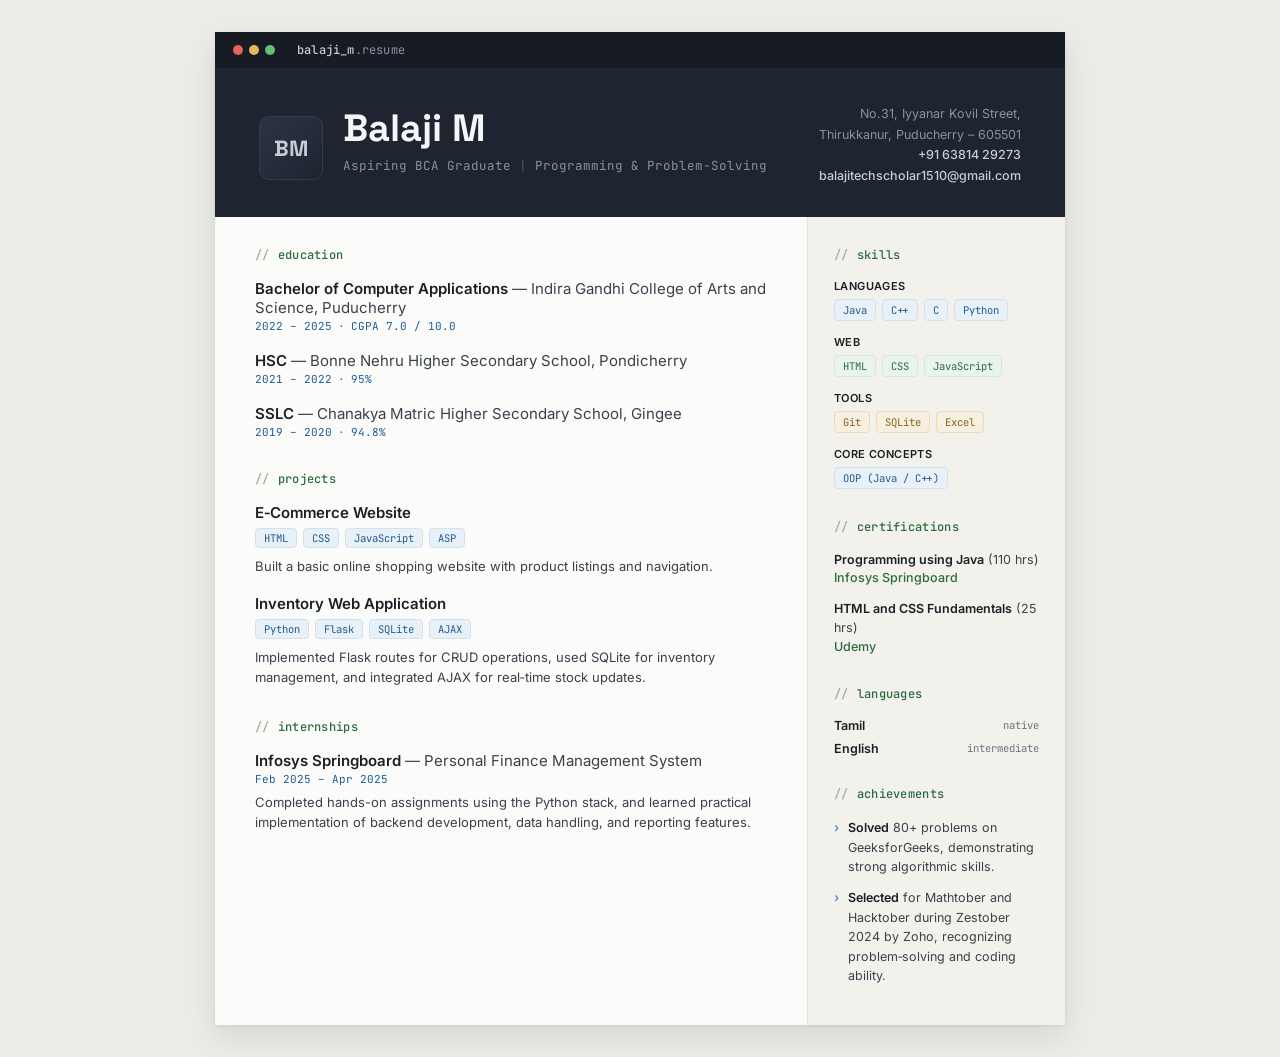
==== Exercise-01/index.html @ 96facc8a "Renamed file" ====
<!DOCTYPE html>
<html lang="en">
<head>
<meta charset="UTF-8">
<title>Balaji M — Resume</title>
<meta name="viewport" content="width=device-width, initial-scale=1.0">
<link rel="preconnect" href="https://fonts.googleapis.com">
<link rel="preconnect" href="https://fonts.gstatic.com" crossorigin>
<link href="https://fonts.googleapis.com/css2?family=Space+Grotesk:wght@500;600;700&family=JetBrains+Mono:wght@400;500;600&family=Inter:wght@400;500;600&display=swap" rel="stylesheet">
<style>
  :root{
    --ink:#1B2027;
    --ink-soft:#3A414C;
    --muted:#6B7280;
    --paper:#FBFBFA;
    --sidebar:#1E2430;
    --sidebar-text:#C6CDD8;
    --sidebar-muted:#8991A3;
    --line:#E4E3DC;
    --blue:#4C8DCB;
    --blue-dark:#1F5C93;
    --green:#4E9A63;
    --green-dark:#2C6B3D;
    --amber:#B8862E;
    --amber-dark:#8A6421;
    --card-blue-bg:#E8F0F8;
    --card-green-bg:#E9F4EC;
    --card-amber-bg:#F7EFDF;
  }
  *{box-sizing:border-box;}
  html,body{margin:0;padding:0;background:#EDEDE7;}
  body{
    font-family:'Inter',sans-serif;
    color:var(--ink);
    display:flex;
    justify-content:center;
    padding:32px 12px;
  }
  .page{
    width:850px;
    max-width:100%;
    background:var(--paper);
    box-shadow:0 1px 3px rgba(0,0,0,0.08), 0 12px 32px rgba(0,0,0,0.10);
    display:flex;
    flex-direction:column;
    overflow:hidden;
  }
  /* ---- Tab bar (signature element) ---- */
  .tabbar{
    background:#161B24;
    display:flex;
    align-items:center;
    padding:0 18px;
    height:36px;
    gap:6px;
  }
  .dot{width:10px;height:10px;border-radius:50%;}
  .dot.r{background:#E5645A;}
  .dot.y{background:#E5B95C;}
  .dot.g{background:#61C078;}
  .filetab{
    margin-left:16px;
    font-family:'JetBrains Mono',monospace;
    font-size:12px;
    color:var(--sidebar-muted);
    letter-spacing:0.2px;
  }
  .filetab b{color:var(--sidebar-text);font-weight:500;}

  /* ---- Header ---- */
  .header{
    background:var(--sidebar);
    color:var(--sidebar-text);
    padding:36px 44px 30px;
    display:flex;
    justify-content:space-between;
    align-items:flex-end;
    gap:24px;
    flex-wrap:wrap;
  }
  .header-left{display:flex;align-items:center;gap:20px;}
  .avatar{
    width:64px;height:64px;border-radius:10px;
    background:linear-gradient(135deg,#2C3444,#1E2430);
    border:1px solid #333C4E;
    display:flex;align-items:center;justify-content:center;
    font-family:'Space Grotesk',sans-serif;
    font-weight:700;font-size:22px;color:var(--sidebar-text);
    flex-shrink:0;
  }
  .name{
    font-family:'Space Grotesk',sans-serif;
    font-size:38px;
    font-weight:700;
    color:#F4F5F7;
    line-height:1.05;
    margin:0;
  }
  .role{
    font-family:'JetBrains Mono',monospace;
    font-size:12.5px;
    color:var(--sidebar-muted);
    margin-top:8px;
  }
  .role .pipe{color:#4A5468;margin:0 8px;}
  .header-right{
    font-size:12.5px;
    line-height:1.65;
    color:var(--sidebar-muted);
    text-align:right;
    min-width:210px;
  }
  .header-right .bold{color:var(--sidebar-text);font-weight:500;}

  /* ---- Layout ---- */
  .body{
    display:grid;
    grid-template-columns:1fr 258px;
  }
  .main{padding:30px 40px 40px;}
  .side{
    background:#F2F1EB;
    border-left:1px solid var(--line);
    padding:30px 26px 40px;
  }

  /* ---- Section headings (code-comment style) ---- */
  .sec-head{
    font-family:'JetBrains Mono',monospace;
    font-size:12px;
    font-weight:500;
    color:var(--green-dark);
    display:flex;
    align-items:center;
    gap:8px;
    margin:0 0 16px;
    letter-spacing:0.3px;
  }
  .sec-head::before{content:"//";color:#A9AA9F;}
  .side .sec-head{margin-top:30px;}
  .side .sec-head:first-child{margin-top:0;}

  .entry{margin-bottom:18px;}
  .entry:last-child{margin-bottom:0;}
  .entry-title{
    font-size:15px;
    font-weight:600;
    color:var(--ink);
    margin:0 0 2px;
  }
  .entry-title .org{font-weight:400;color:var(--ink-soft);}
  .entry-meta{
    font-family:'JetBrains Mono',monospace;
    font-size:11px;
    color:var(--blue-dark);
    margin:2px 0 6px;
  }
  .entry-meta .sep{color:var(--muted);margin:0 6px;}
  .entry-desc{
    font-size:13px;
    color:var(--ink-soft);
    line-height:1.55;
    margin:0;
  }

  .section{margin-bottom:32px;}
  .section:last-child{margin-bottom:0;}

  /* project tag pill */
  .stack{
    display:flex;flex-wrap:wrap;gap:6px;margin:6px 0 8px;
  }
  .stack span{
    font-family:'JetBrains Mono',monospace;
    font-size:10.5px;
    padding:2px 8px;
    border-radius:4px;
    background:var(--card-blue-bg);
    color:var(--blue-dark);
    border:1px solid #D3E1EF;
  }

  /* ---- Sidebar blocks ---- */
  .contact-list{list-style:none;margin:0 0 4px;padding:0;font-size:12.5px;color:var(--ink-soft);line-height:1.7;}
  .skill-group{margin-bottom:14px;}
  .skill-group:last-child{margin-bottom:0;}
  .skill-label{
    font-size:11px;font-weight:600;color:var(--ink);
    text-transform:uppercase;letter-spacing:0.4px;margin-bottom:6px;
  }
  .chips{display:flex;flex-wrap:wrap;gap:6px;}
  .chip{
    font-family:'JetBrains Mono',monospace;
    font-size:10.5px;
    padding:3px 8px;
    border-radius:4px;
    border:1px solid;
  }
  .chip.blue{background:var(--card-blue-bg);color:var(--blue-dark);border-color:#D3E1EF;}
  .chip.green{background:var(--card-green-bg);color:var(--green-dark);border-color:#D3E9D9;}
  .chip.amber{background:var(--card-amber-bg);color:var(--amber-dark);border-color:#EBDBB8;}

  .cert{margin-bottom:12px;font-size:12.5px;line-height:1.5;color:var(--ink-soft);}
  .cert:last-child{margin-bottom:0;}
  .cert b{color:var(--ink);font-weight:600;}
  .cert .src{color:var(--green-dark);font-weight:500;}

  .lang-row{display:flex;justify-content:space-between;font-size:12.5px;color:var(--ink-soft);margin-bottom:8px;}
  .lang-row:last-child{margin-bottom:0;}
  .lang-row b{color:var(--ink);font-weight:600;}
  .lang-row span.level{font-family:'JetBrains Mono',monospace;font-size:10.5px;color:var(--muted);}

  .ach{font-size:12.5px;color:var(--ink-soft);line-height:1.55;margin-bottom:12px;padding-left:14px;position:relative;}
  .ach:last-child{margin-bottom:0;}
  .ach::before{content:"›";position:absolute;left:0;color:var(--blue);font-weight:600;}
  .ach b{color:var(--ink);font-weight:600;}

  @media print{
    body{background:#fff;padding:0;}
    .page{box-shadow:none;width:100%;}
  }
  @media (max-width:720px){
    .body{grid-template-columns:1fr;}
    .side{border-left:none;border-top:1px solid var(--line);}
    .header{flex-direction:column;align-items:flex-start;}
    .header-right{text-align:left;}
  }
</style>
</head>
<body>
<div class="page">

  <div class="tabbar">
    <span class="dot r"></span><span class="dot y"></span><span class="dot g"></span>
    <span class="filetab"><b>balaji_m</b>.resume</span>
  </div>

  <div class="header">
    <div class="header-left">
      <div class="avatar">BM</div>
      <div>
        <p class="name">Balaji M</p>
        <p class="role">Aspiring BCA Graduate<span class="pipe">|</span>Programming &amp; Problem&#8209;Solving</p>
      </div>
    </div>
    <div class="header-right">
      <div>No.31, Iyyanar Kovil Street,<br>Thirukkanur, Puducherry &#8211; 605501</div>
      <div class="bold">+91 63814 29273</div>
      <div class="bold">balajitechscholar1510@gmail.com</div>
    </div>
  </div>

  <div class="body">
    <div class="main">

      <div class="section">
        <p class="sec-head">education</p>
        <div class="entry">
          <p class="entry-title">Bachelor of Computer Applications <span class="org">— Indira Gandhi College of Arts and Science, Puducherry</span></p>
          <p class="entry-meta">2022 &#8211; 2025<span class="sep">·</span>CGPA 7.0 / 10.0</p>
        </div>
        <div class="entry">
          <p class="entry-title">HSC <span class="org">— Bonne Nehru Higher Secondary School, Pondicherry</span></p>
          <p class="entry-meta">2021 &#8211; 2022<span class="sep">·</span>95%</p>
        </div>
        <div class="entry">
          <p class="entry-title">SSLC <span class="org">— Chanakya Matric Higher Secondary School, Gingee</span></p>
          <p class="entry-meta">2019 &#8211; 2020<span class="sep">·</span>94.8%</p>
        </div>
      </div>

      <div class="section">
        <p class="sec-head">projects</p>
        <div class="entry">
          <p class="entry-title">E&#8209;Commerce Website</p>
          <div class="stack"><span>HTML</span><span>CSS</span><span>JavaScript</span><span>ASP</span></div>
          <p class="entry-desc">Built a basic online shopping website with product listings and navigation.</p>
        </div>
        <div class="entry">
          <p class="entry-title">Inventory Web Application</p>
          <div class="stack"><span>Python</span><span>Flask</span><span>SQLite</span><span>AJAX</span></div>
          <p class="entry-desc">Implemented Flask routes for CRUD operations, used SQLite for inventory management, and integrated AJAX for real&#8209;time stock updates.</p>
        </div>
      </div>

      <div class="section">
        <p class="sec-head">internships</p>
        <div class="entry">
          <p class="entry-title">Infosys Springboard <span class="org">— Personal Finance Management System</span></p>
          <p class="entry-meta">Feb 2025 &#8211; Apr 2025</p>
          <p class="entry-desc">Completed hands-on assignments using the Python stack, and learned practical implementation of backend development, data handling, and reporting features.</p>
        </div>
      </div>

    </div>

    <div class="side">

      <p class="sec-head">skills</p>
      <div class="skill-group">
        <p class="skill-label">Languages</p>
        <div class="chips">
          <span class="chip blue">Java</span><span class="chip blue">C++</span>
          <span class="chip blue">C</span><span class="chip blue">Python</span>
        </div>
      </div>
      <div class="skill-group">
        <p class="skill-label">Web</p>
        <div class="chips">
          <span class="chip green">HTML</span><span class="chip green">CSS</span><span class="chip green">JavaScript</span>
        </div>
      </div>
      <div class="skill-group">
        <p class="skill-label">Tools</p>
        <div class="chips">
          <span class="chip amber">Git</span><span class="chip amber">SQLite</span><span class="chip amber">Excel</span>
        </div>
      </div>
      <div class="skill-group">
        <p class="skill-label">Core concepts</p>
        <div class="chips"><span class="chip blue">OOP (Java / C++)</span></div>
      </div>

      <p class="sec-head">certifications</p>
      <div class="cert"><b>Programming using Java</b> (110 hrs)<br><span class="src">Infosys Springboard</span></div>
      <div class="cert"><b>HTML and CSS Fundamentals</b> (25 hrs)<br><span class="src">Udemy</span></div>

      <p class="sec-head">languages</p>
      <div class="lang-row"><b>Tamil</b><span class="level">native</span></div>
      <div class="lang-row"><b>English</b><span class="level">intermediate</span></div>

      <p class="sec-head">achievements</p>
      <div class="ach"><b>Solved</b> 80+ problems on GeeksforGeeks, demonstrating strong algorithmic skills.</div>
      <div class="ach"><b>Selected</b> for Mathtober and Hacktober during Zestober 2024 by Zoho, recognizing problem&#8209;solving and coding ability.</div>

    </div>
  </div>

</div>
</body>
</html>
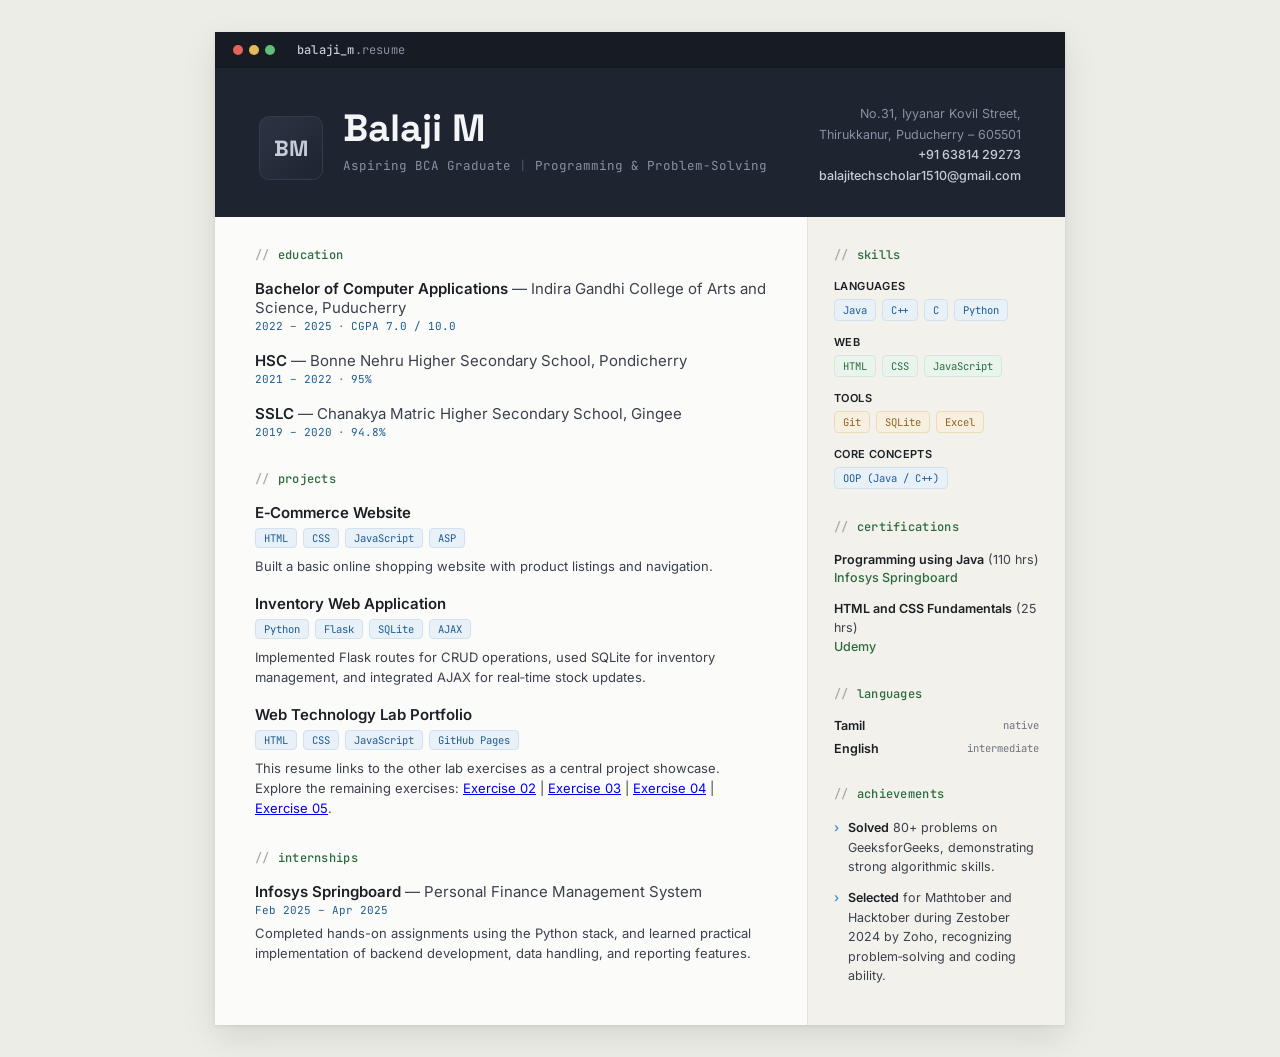
==== commit 8b3162ae: "Update resume project section with exercise links" ====
--- a/Exercise-01/index.html
+++ b/Exercise-01/index.html
@@ -281,6 +281,12 @@
           <div class="stack"><span>Python</span><span>Flask</span><span>SQLite</span><span>AJAX</span></div>
           <p class="entry-desc">Implemented Flask routes for CRUD operations, used SQLite for inventory management, and integrated AJAX for real&#8209;time stock updates.</p>
         </div>
+        <div class="entry">
+          <p class="entry-title">Web Technology Lab Portfolio</p>
+          <div class="stack"><span>HTML</span><span>CSS</span><span>JavaScript</span><span>GitHub Pages</span></div>
+          <p class="entry-desc">This resume links to the other lab exercises as a central project showcase.</p>
+          <p class="entry-desc">Explore the remaining exercises: <a href="../Exercise-02/">Exercise 02</a> | <a href="../Exercise-03/">Exercise 03</a> | <a href="../Exercise-04/">Exercise 04</a> | <a href="../Exercise-05/">Exercise 05</a>.</p>
+        </div>
       </div>
 
       <div class="section">
